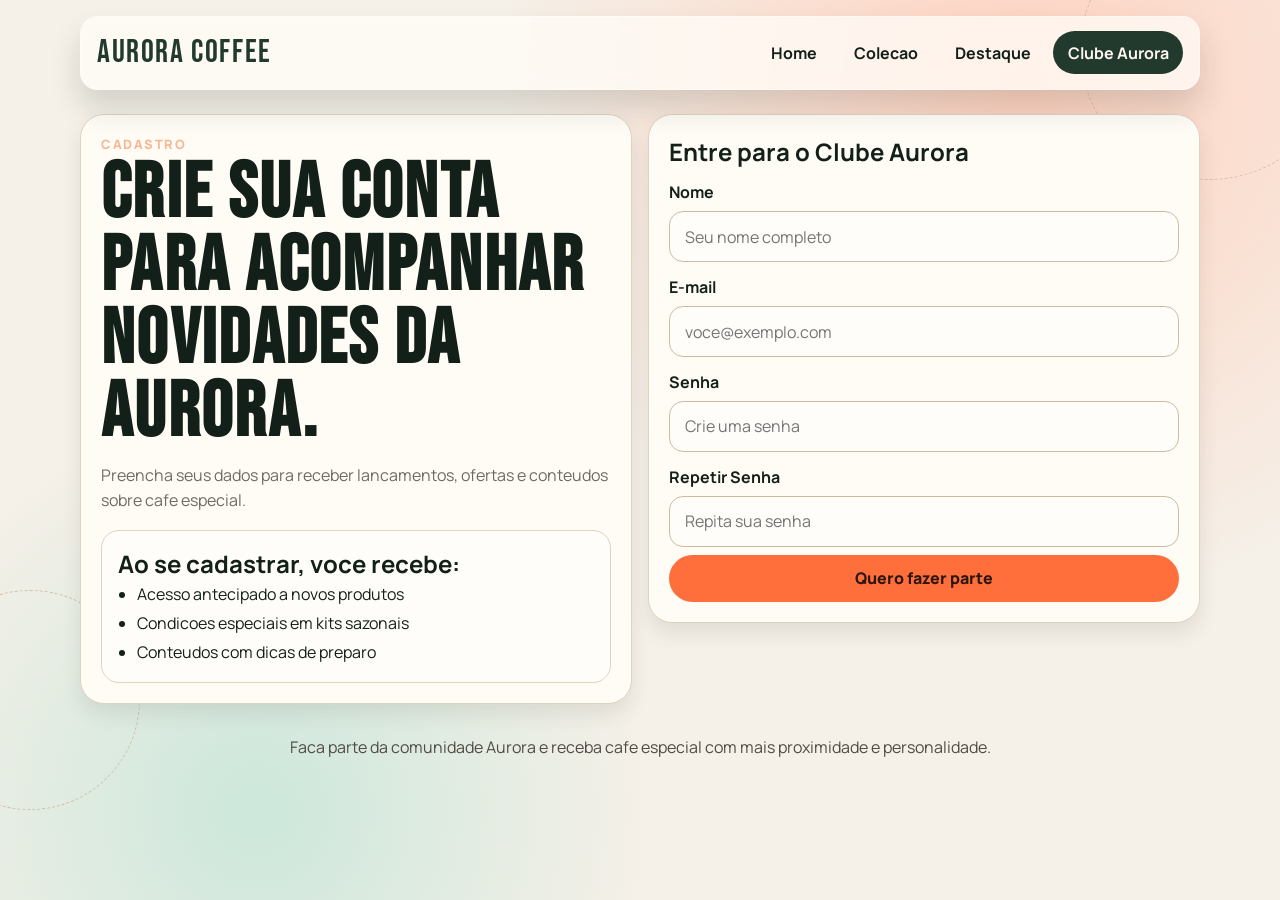
==== project-static-html-and-css/aurora-coffee/pages/cadastro.html @ bfbe3b1e "projeto feito" ====
<!DOCTYPE html>
<html lang="pt-BR">
  <head>
    <meta charset="UTF-8" />
    <meta name="viewport" content="width=device-width, initial-scale=1.0" />
    <title>Aurora Coffee | Cadastro</title>
    <meta
      name="description"
      content="Crie sua conta na Aurora Coffee e receba novidades, ofertas e curadorias de cafe especial."
    />
    <link rel="preconnect" href="https://fonts.googleapis.com" />
    <link rel="preconnect" href="https://fonts.gstatic.com" crossorigin />
    <link
      href="https://fonts.googleapis.com/css2?family=Bebas+Neue&family=Manrope:wght@400;500;700;800&display=swap"
      rel="stylesheet"
    />
    <link rel="stylesheet" href="../css/style.css" />
  </head>
  <body>
    <div class="bg-shape bg-shape--one" aria-hidden="true"></div>
    <div class="bg-shape bg-shape--two" aria-hidden="true"></div>

    <header class="site-header">
      <div class="container nav-wrap">
        <a class="brand" href="../index.html">Aurora Coffee</a>
        <nav class="nav" aria-label="Navegacao principal">
          <a href="../index.html">Home</a>
          <a href="catalogo.html">Colecao</a>
          <a href="produto.html">Destaque</a>
          <a href="cadastro.html" class="is-active">Clube Aurora</a>
        </nav>
      </div>
    </header>

    <main class="container page-shell">
      <section class="form-layout">
        <article class="card form-copy">
          <p class="hero__tag">Cadastro</p>
          <h1 class="page-title">Crie sua conta para acompanhar novidades da Aurora.</h1>
          <p class="page-copy">
            Preencha seus dados para receber lancamentos, ofertas e conteudos sobre cafe especial.
          </p>
          <div class="benefit-box">
            <h2>Ao se cadastrar, voce recebe:</h2>
            <ul class="feature-list">
              <li>Acesso antecipado a novos produtos</li>
              <li>Condicoes especiais em kits sazonais</li>
              <li>Conteudos com dicas de preparo</li>
            </ul>
          </div>
        </article>

        <form class="card register-form" action="../index.html">
          <h2>Entre para o Clube Aurora</h2>
          <label for="nome">Nome</label>
          <input id="nome" name="nome" type="text" placeholder="Seu nome completo" autocomplete="name" required />

          <label for="email">E-mail</label>
          <input id="email" name="email" type="email" placeholder="voce@exemplo.com" autocomplete="email" required />

          <label for="senha">Senha</label>
          <input id="senha" name="senha" type="password" placeholder="Crie uma senha" autocomplete="new-password" required />

          <label for="senha-confirm">Repetir Senha</label>
          <input id="senha-confirm" name="senha-confirm" type="password" placeholder="Repita sua senha" autocomplete="new-password" required />

          <button type="submit">Quero fazer parte</button>
        </form>
      </section>
    </main>

    <footer class="footer container">
      <p>Faca parte da comunidade Aurora e receba cafe especial com mais proximidade e personalidade.</p>
    </footer>
  </body>
</html>
---- project-static-html-and-css/aurora-coffee/css/style.css ----
:root {
  --bg: #f5f0e8;
  --paper: #fffcf6;
  --paper-strong: #fff7ed;
  --ink: #132019;
  --accent: #ff6f3c;
  --accent-dark: #cf4b1f;
  --accent-soft: #ffd6c5;
  --line: #dfd2bf;
  --line-strong: #ccb396;
  --muted: #6f6a63;
  --deep: #22392e;
  --shadow: 0 18px 30px rgb(19 32 25 / 15%);
}

* {
  box-sizing: border-box;
}

html,
body {
  margin: 0;
  padding: 0;
}

body {
  min-height: 100vh;
  font-family: "Manrope", sans-serif;
  color: var(--ink);
  background: radial-gradient(circle at 80% 10%, #ffd2c0 0%, transparent 40%),
    radial-gradient(circle at 20% 90%, #cce7db 0%, transparent 30%), var(--bg);
  position: relative;
  overflow-x: hidden;
}

img {
  max-width: 100%;
  display: block;
}

input,
button {
  font: inherit;
}

.bg-shape {
  position: fixed;
  z-index: -1;
  border: 1px dashed #d1bfa5;
  border-radius: 999px;
  animation: drift 12s ease-in-out infinite;
}

.bg-shape--one {
  width: 260px;
  height: 260px;
  top: -80px;
  right: -60px;
}

.bg-shape--two {
  width: 220px;
  height: 220px;
  bottom: 10%;
  left: -80px;
  animation-delay: 1.4s;
}

.container {
  width: min(1120px, calc(100% - 2rem));
  margin: 0 auto;
}

.site-header {
  padding: 1rem 0 0;
}

.nav-wrap {
  display: flex;
  align-items: center;
  justify-content: space-between;
  gap: 1rem;
  background: rgb(255 252 246 / 78%);
  backdrop-filter: blur(10px);
  border: 1px solid rgb(255 255 255 / 45%);
  border-radius: 18px;
  padding: 0.9rem 1rem;
  box-shadow: var(--shadow);
}

.brand {
  color: var(--deep);
  text-decoration: none;
  font-family: "Bebas Neue", sans-serif;
  font-size: 2rem;
  letter-spacing: 0.05em;
}

.nav {
  display: flex;
  align-items: center;
  flex-wrap: wrap;
  gap: 0.5rem;
}

.nav a {
  color: var(--ink);
  text-decoration: none;
  font-weight: 700;
  padding: 0.65rem 0.9rem;
  border-radius: 999px;
}

.nav a:hover,
.nav a.is-active {
  background: var(--deep);
  color: #fff7ef;
}

.hero {
  margin: 1.5rem auto 0;
  animation: reveal 0.6s ease-out forwards;
}

.hero--split {
  display: grid;
  grid-template-columns: 1.15fr 0.85fr;
  gap: 1rem;
  align-items: stretch;
}

.hero__content {
  display: flex;
  flex-direction: column;
  justify-content: space-between;
  background: linear-gradient(130deg, #132019 0%, #22392e 100%);
  color: #fff7ef;
  border-radius: 24px;
  border: 1px solid #385a49;
  padding: 2.2rem;
  box-shadow: 0 18px 30px rgb(19 32 25 / 22%);
}

.hero__tag {
  margin: 0 0 0.35rem;
  letter-spacing: 0.12em;
  text-transform: uppercase;
  font-weight: 800;
  font-size: 0.8rem;
  color: #f6b794;
}

.hero__title,
.page-title {
  margin: 0;
  font-size: clamp(2.3rem, 6vw, 4.8rem);
  line-height: 0.95;
  font-family: "Bebas Neue", sans-serif;
  letter-spacing: 0.03em;
}

.hero__subtitle,
.page-copy {
  margin: 0.8rem 0 0;
  max-width: 60ch;
  color: #f0d8c7;
  line-height: 1.6;
}

.page-copy {
  color: var(--muted);
}

.hero__actions,
.purchase-box {
  display: flex;
  align-items: center;
  gap: 1rem;
  justify-content: space-around;
  flex-wrap: wrap;
  margin-top: 1.2rem;
}

.hero__cta,
.card-link,
button {
  display: inline-flex;
  align-items: center;
  justify-content: center;
  gap: 0.35rem;
  background: var(--accent);
  color: #2f160d;
  font-weight: 800;
  text-decoration: none;
  border: 0;
  border-radius: 999px;
  padding: 0.8rem 1.2rem;
  cursor: pointer;
  transition: transform 0.2s ease, background 0.2s ease, color 0.2s ease;
}

.hero__cta:hover,
.card-link:hover,
button:hover {
  transform: translateY(-1px);
  background: var(--accent-dark);
  color: #fff5f1;
}

.ghost-link {
  display: inline-flex;
  align-items: center;
  justify-content: center;
  padding: 0.8rem 1.2rem;
  border-radius: 999px;
  color: #fff7ef;
  text-decoration: none;
  border: 1px solid rgb(255 255 255 / 25%);
  background: rgb(255 255 255 / 7%);
  transition: background 0.2s ease, border-color 0.2s ease;
}

.ghost-link:hover {
  background: rgb(255 255 255 / 18%);
  border-color: rgb(255 255 255 / 50%);
}

.card {
  background: var(--paper);
  border-radius: 24px;
  border: 1px solid var(--line);
  padding: 1.25rem;
  box-shadow: 0 10px 20px rgb(56 48 40 / 10%);
}

.card--highlight {
  background: linear-gradient(180deg, var(--paper-strong), #fffdf9);
}

.hero__panel {
  display: grid;
  gap: 1rem;
}

.hero__image {
  width: 100%;
  border-radius: 18px;
  border: 1px solid var(--line);
}

.login-box,
.register-form {
  display: grid;
  gap: 0.5rem;
}

.login-box h2,
.register-form h2,
.info-card h2,
.product-card h2,
.benefit-box h2 {
  margin: 0;
}

.login-box p,
.info-card p,
.product-card p,
.benefit-box p {
  margin: 0;
  color: var(--muted);
  line-height: 1.6;
}

label {
  font-weight: 700;
  margin-top: 0.35rem;
}

input {
  width: 100%;
  border: 1px solid #cebba1;
  border-radius: 14px;
  padding: 0.85rem 0.95rem;
  background: #fffdf9;
}

input:focus {
  outline: 2px solid rgb(255 111 60 / 25%);
  border-color: var(--accent);
}

.section-grid {
  display: grid;
  grid-template-columns: repeat(3, 1fr);
  gap: 1rem;
  margin-top: 1rem;
}

.info-card {
  animation: reveal 0.5s ease-out both;
}

.page-shell {
  padding: 1.5rem 0 0;
}

.page-intro {
  margin-bottom: 1rem;
}

.catalog-grid {
  display: grid;
  grid-template-columns: repeat(2, 1fr);
  gap: 1rem;
}

.product-card {
  display: grid;
  gap: 0.8rem;
}

.product-card img {
  width: 100%;
  aspect-ratio: 4 / 3;
  object-fit: cover;
  border-radius: 16px;
  border: 1px solid var(--line);
  background: linear-gradient(180deg, #fff6eb, #f9ecdc);
}

.product-card strong,
.price-tag {
  font-size: 1.5rem;
  font-weight: 800;
  color: var(--deep);
}

.product-layout,
.form-layout {
  display: grid;
  grid-template-columns: 1fr 1fr;
  gap: 1rem;
  align-items: start;
}

.product-visual {
  padding: 1rem;
  border-radius: 20px;
  background: linear-gradient(180deg, #fff6eb, #f4e2cf);
  border: 1px solid var(--line);
}

.product-visual img {
  width: 100%;
}

.product-details {
  display: grid;
  gap: 1rem;
}

.feature-list {
  margin: 0;
  padding-left: 1.2rem;
  color: var(--ink);
  line-height: 1.8;
}

.benefit-box {
  margin-top: 1rem;
  border: 1px solid var(--line);
  border-radius: 18px;
  padding: 1rem;
  background: #fffdf9;
}

.form-copy {
  min-height: 100%;
}

.footer {
  padding: 1rem 0 2rem;
  color: #504b45;
  text-align: center;
}

@keyframes reveal {
  from {
    opacity: 0;
    transform: translateY(8px);
  }

  to {
    opacity: 1;
    transform: translateY(0);
  }
}

@keyframes drift {
  0%,
  100% {
    transform: translateY(0) rotate(0deg);
  }

  50% {
    transform: translateY(14px) rotate(4deg);
  }
}

@media (max-width: 900px) {
  .hero--split,
  .product-layout,
  .form-layout,
  .section-grid,
  .catalog-grid {
    grid-template-columns: 1fr;
  }
}

@media (max-width: 700px) {
  .nav-wrap {
    flex-direction: column;
    align-items: flex-start;
  }

  .nav {
    width: 100%;
  }

  .nav a {
    flex: 1 1 auto;
    text-align: center;
  }

  .hero__content,
  .card {
    padding: 1rem;
  }

  .hero__actions,
  .purchase-box {
    flex-direction: column;
    align-items: stretch;
  }

  .hero__cta,
  .ghost-link,
  .card-link,
  button {
    width: 100%;
  }
}
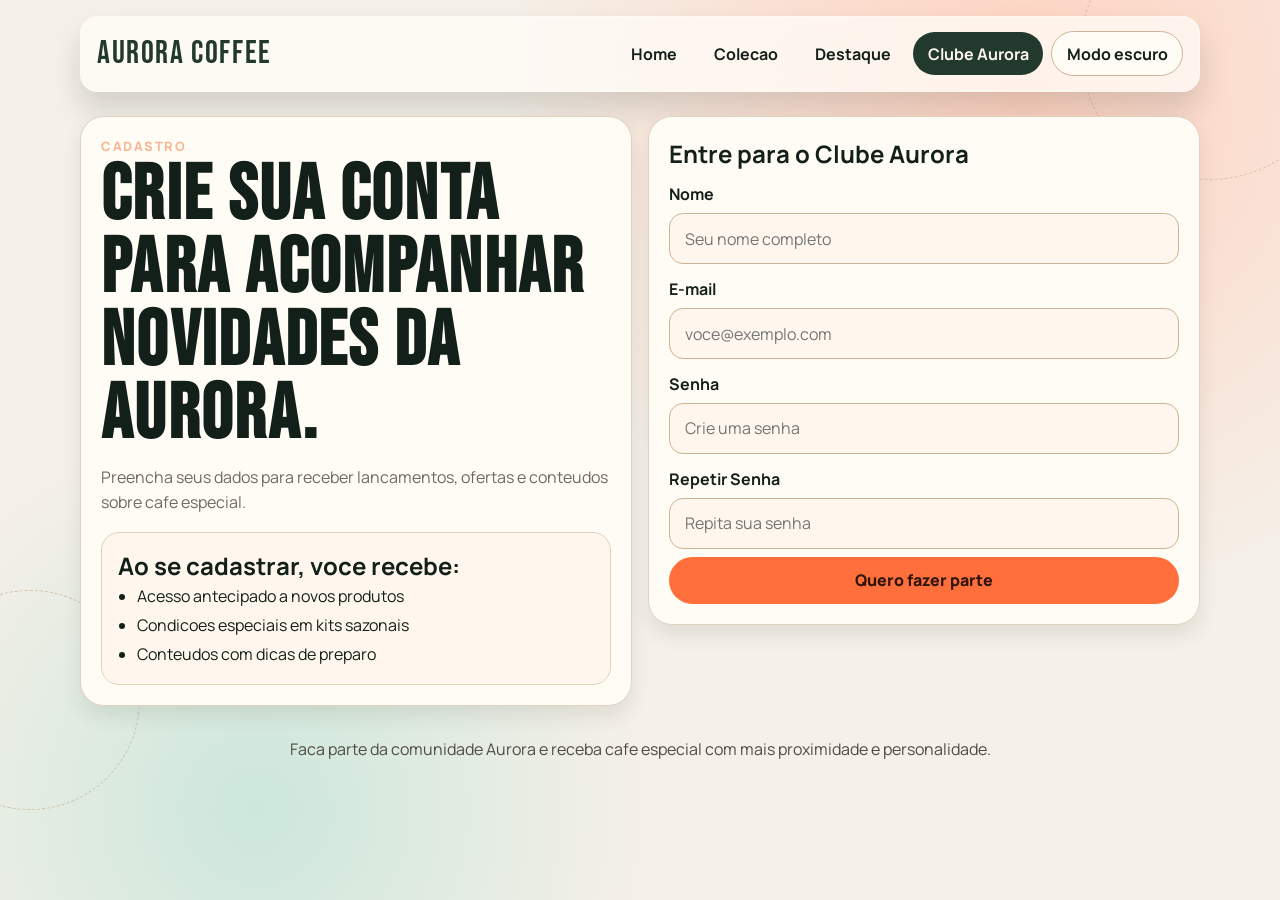
==== commit 2d599bcd: "feat: dark mode adicionado" ====
--- a/project-static-html-and-css/aurora-coffee/pages/cadastro.html
+++ b/project-static-html-and-css/aurora-coffee/pages/cadastro.html
@@ -28,6 +28,7 @@
           <a href="catalogo.html">Colecao</a>
           <a href="produto.html">Destaque</a>
           <a href="cadastro.html" class="is-active">Clube Aurora</a>
+          <button class="theme-toggle" type="button" data-theme-toggle aria-label="Alternar tema">Modo escuro</button>
         </nav>
       </div>
     </header>
@@ -72,5 +73,6 @@
     <footer class="footer container">
       <p>Faca parte da comunidade Aurora e receba cafe especial com mais proximidade e personalidade.</p>
     </footer>
+    <script src="../js/theme-toggle.js"></script>
   </body>
 </html>
--- a/project-static-html-and-css/aurora-coffee/css/style.css
+++ b/project-static-html-and-css/aurora-coffee/css/style.css
@@ -1,5 +1,7 @@
 :root {
   --bg: #f5f0e8;
+  --bg-grad-one: #ffd2c0;
+  --bg-grad-two: #cce7db;
   --paper: #fffcf6;
   --paper-strong: #fff7ed;
   --ink: #132019;
@@ -10,7 +12,54 @@
   --line-strong: #ccb396;
   --muted: #6f6a63;
   --deep: #22392e;
+  --shape-border: #d1bfa5;
+  --nav-bg: rgb(255 252 246 / 78%);
+  --nav-border: rgb(255 255 255 / 45%);
+  --surface-soft-start: #fff6eb;
+  --surface-soft-end: #f9ecdc;
+  --footer-ink: #504b45;
+  --nav-active-text: #fff7ef;
+  --hero-grad-start: #132019;
+  --hero-grad-end: #22392e;
+  --hero-border: #385a49;
+  --hero-text: #fff7ef;
+  --hero-tag: #f6b794;
+  --hero-subtitle: #f0d8c7;
+  --hero-shadow: 0 18px 30px rgb(19 32 25 / 22%);
+  --highlight-grad-end: #fffdf9;
   --shadow: 0 18px 30px rgb(19 32 25 / 15%);
+}
+
+html[data-theme="dark"] {
+  --bg: #111715;
+  --bg-grad-one: #5a2d20;
+  --bg-grad-two: #1f4135;
+  --paper: #1b2420;
+  --paper-strong: #212e28;
+  --ink: #e7efe9;
+  --accent: #ff8f57;
+  --accent-dark: #dd6a34;
+  --accent-soft: #5a3528;
+  --line: #33423b;
+  --line-strong: #4f645a;
+  --muted: #b3c2ba;
+  --deep: #9fd8bf;
+  --shape-border: #3e544b;
+  --nav-bg: rgb(24 33 29 / 82%);
+  --nav-border: rgb(78 98 89 / 65%);
+  --surface-soft-start: #2a352f;
+  --surface-soft-end: #232d28;
+  --footer-ink: #b7c7be;
+  --nav-active-text: #14201b;
+  --hero-grad-start: #0f1512;
+  --hero-grad-end: #1a2721;
+  --hero-border: #365244;
+  --hero-text: #f4fbf7;
+  --hero-tag: #ffb68f;
+  --hero-subtitle: #dce9e2;
+  --hero-shadow: 0 18px 30px rgb(1 4 3 / 52%);
+  --highlight-grad-end: #29352f;
+  --shadow: 0 18px 30px rgb(3 7 5 / 40%);
 }
 
 * {
@@ -27,8 +76,8 @@
   min-height: 100vh;
   font-family: "Manrope", sans-serif;
   color: var(--ink);
-  background: radial-gradient(circle at 80% 10%, #ffd2c0 0%, transparent 40%),
-    radial-gradient(circle at 20% 90%, #cce7db 0%, transparent 30%), var(--bg);
+  background: radial-gradient(circle at 80% 10%, var(--bg-grad-one) 0%, transparent 40%),
+    radial-gradient(circle at 20% 90%, var(--bg-grad-two) 0%, transparent 30%), var(--bg);
   position: relative;
   overflow-x: hidden;
 }
@@ -46,7 +95,7 @@
 .bg-shape {
   position: fixed;
   z-index: -1;
-  border: 1px dashed #d1bfa5;
+  border: 1px dashed var(--shape-border);
   border-radius: 999px;
   animation: drift 12s ease-in-out infinite;
 }
@@ -80,9 +129,9 @@
   align-items: center;
   justify-content: space-between;
   gap: 1rem;
-  background: rgb(255 252 246 / 78%);
+  background: var(--nav-bg);
   backdrop-filter: blur(10px);
-  border: 1px solid rgb(255 255 255 / 45%);
+  border: 1px solid var(--nav-border);
   border-radius: 18px;
   padding: 0.9rem 1rem;
   box-shadow: var(--shadow);
@@ -114,7 +163,24 @@
 .nav a:hover,
 .nav a.is-active {
   background: var(--deep);
-  color: #fff7ef;
+  color: var(--nav-active-text);
+}
+
+.theme-toggle {
+  border: 1px solid var(--line-strong);
+  background: var(--paper);
+  color: var(--ink);
+  font-weight: 700;
+  border-radius: 999px;
+  padding: 0.65rem 0.9rem;
+  cursor: pointer;
+  transition: transform 0.2s ease, border-color 0.2s ease, background 0.2s ease;
+}
+
+.theme-toggle:hover {
+  transform: translateY(-1px);
+  border-color: var(--accent);
+  background: var(--paper-strong);
 }
 
 .hero {
@@ -133,12 +199,12 @@
   display: flex;
   flex-direction: column;
   justify-content: space-between;
-  background: linear-gradient(130deg, #132019 0%, #22392e 100%);
-  color: #fff7ef;
+  background: linear-gradient(130deg, var(--hero-grad-start) 0%, var(--hero-grad-end) 100%);
+  color: var(--hero-text);
   border-radius: 24px;
-  border: 1px solid #385a49;
+  border: 1px solid var(--hero-border);
   padding: 2.2rem;
-  box-shadow: 0 18px 30px rgb(19 32 25 / 22%);
+  box-shadow: var(--hero-shadow);
 }
 
 .hero__tag {
@@ -147,7 +213,7 @@
   text-transform: uppercase;
   font-weight: 800;
   font-size: 0.8rem;
-  color: #f6b794;
+  color: var(--hero-tag);
 }
 
 .hero__title,
@@ -163,7 +229,7 @@
 .page-copy {
   margin: 0.8rem 0 0;
   max-width: 60ch;
-  color: #f0d8c7;
+  color: var(--hero-subtitle);
   line-height: 1.6;
 }
 
@@ -234,7 +300,7 @@
 }
 
 .card--highlight {
-  background: linear-gradient(180deg, var(--paper-strong), #fffdf9);
+  background: linear-gradient(180deg, var(--paper-strong), var(--highlight-grad-end));
 }
 
 .hero__panel {
@@ -278,10 +344,11 @@
 
 input {
   width: 100%;
-  border: 1px solid #cebba1;
+  border: 1px solid var(--line-strong);
   border-radius: 14px;
   padding: 0.85rem 0.95rem;
-  background: #fffdf9;
+  background: var(--paper-strong);
+  color: var(--ink);
 }
 
 input:focus {
@@ -308,6 +375,12 @@
   margin-bottom: 1rem;
 }
 
+.page-intro,
+.product-layout,
+.form-layout {
+  animation: reveal 0.6s ease-out both;
+}
+
 .catalog-grid {
   display: grid;
   grid-template-columns: repeat(2, 1fr);
@@ -317,6 +390,19 @@
 .product-card {
   display: grid;
   gap: 0.8rem;
+  animation: reveal 0.5s ease-out both;
+}
+
+.product-card:nth-child(2) {
+  animation-delay: 0.08s;
+}
+
+.product-card:nth-child(3) {
+  animation-delay: 0.16s;
+}
+
+.product-card:nth-child(4) {
+  animation-delay: 0.24s;
 }
 
 .product-card img {
@@ -325,7 +411,7 @@
   object-fit: cover;
   border-radius: 16px;
   border: 1px solid var(--line);
-  background: linear-gradient(180deg, #fff6eb, #f9ecdc);
+  background: linear-gradient(180deg, var(--surface-soft-start), var(--surface-soft-end));
 }
 
 .product-card strong,
@@ -346,7 +432,7 @@
 .product-visual {
   padding: 1rem;
   border-radius: 20px;
-  background: linear-gradient(180deg, #fff6eb, #f4e2cf);
+  background: linear-gradient(180deg, var(--surface-soft-start), var(--surface-soft-end));
   border: 1px solid var(--line);
 }
 
@@ -371,7 +457,7 @@
   border: 1px solid var(--line);
   border-radius: 18px;
   padding: 1rem;
-  background: #fffdf9;
+  background: var(--paper-strong);
 }
 
 .form-copy {
@@ -380,7 +466,7 @@
 
 .footer {
   padding: 1rem 0 2rem;
-  color: #504b45;
+  color: var(--footer-ink);
   text-align: center;
 }
 
